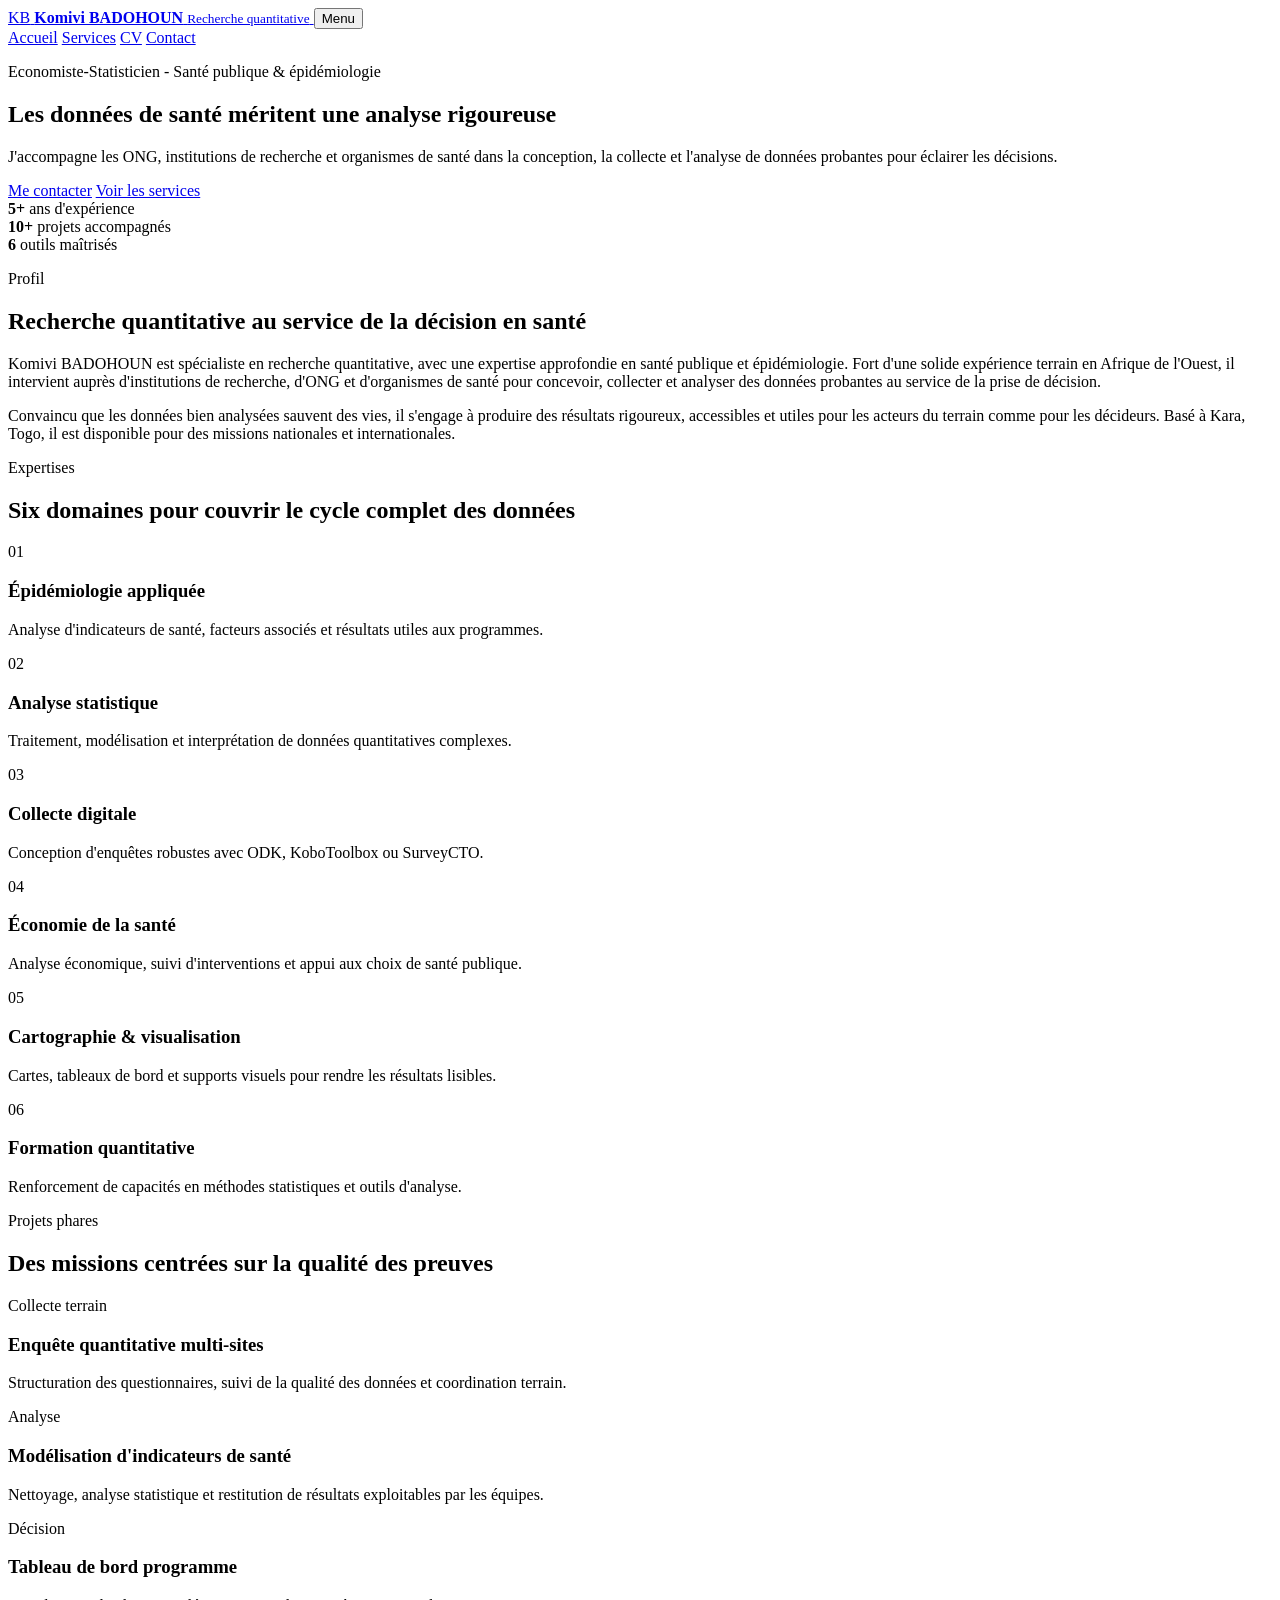
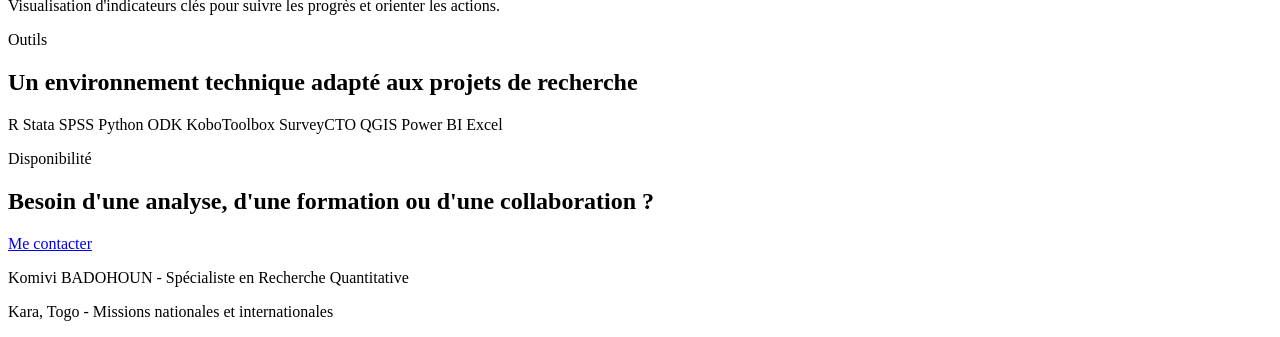
==== index.html @ 81df45e7 "Add files via upload" ====
<!doctype html>
<html lang="fr">
  <head>
    <meta charset="utf-8">
    <meta name="viewport" content="width=device-width, initial-scale=1">
    <title>Komivi BADOHOUN - Economiste-Statisticien</title>
    <meta name="description" content="Komivi BADOHOUN, spécialiste en recherche quantitative, santé publique et épidémiologie basé à Kara, Togo.">
    <link rel="stylesheet" href="assets/styles.css">
  </head>
  <body>
    <header class="site-header">
      <a class="brand" href="index.html" aria-label="Accueil Komivi BADOHOUN">
        <span class="brand-mark">KB</span>
        <span>
          <strong>Komivi BADOHOUN</strong>
          <small>Recherche quantitative</small>
        </span>
      </a>
      <button class="nav-toggle" type="button" aria-expanded="false" aria-controls="main-nav">
        <span class="nav-toggle-line"></span>
        <span class="nav-toggle-line"></span>
        <span class="nav-toggle-line"></span>
        <span class="sr-only">Menu</span>
      </button>
      <nav class="main-nav" id="main-nav" aria-label="Navigation principale">
        <a href="index.html" aria-current="page">Accueil</a>
        <a href="services.html">Services</a>
        <a href="cv.html">CV</a>
        <a href="contact.html">Contact</a>
      </nav>
    </header>

    <main>
      <section class="hero">
        <div class="hero-inner">
          <p class="eyebrow">Economiste-Statisticien - Santé publique & épidémiologie</p>
          <h1>Les données de santé méritent une analyse rigoureuse</h1>
          <p class="hero-copy">
            J'accompagne les ONG, institutions de recherche et organismes de santé dans la conception,
            la collecte et l'analyse de données probantes pour éclairer les décisions.
          </p>
          <div class="hero-actions">
            <a class="button button-primary" href="contact.html">Me contacter</a>
            <a class="button button-secondary" href="services.html">Voir les services</a>
          </div>
        </div>
      </section>

      <section class="stats-band" aria-label="Chiffres clés">
        <div class="stat">
          <strong>5+</strong>
          <span>ans d'expérience</span>
        </div>
        <div class="stat">
          <strong>10+</strong>
          <span>projets accompagnés</span>
        </div>
        <div class="stat">
          <strong>6</strong>
          <span>outils maîtrisés</span>
        </div>
      </section>

      <section class="section about-section">
        <div class="section-heading">
          <p class="eyebrow">Profil</p>
          <h2>Recherche quantitative au service de la décision en santé</h2>
        </div>
        <div class="text-columns">
          <p>
            Komivi BADOHOUN est spécialiste en recherche quantitative, avec une expertise approfondie
            en santé publique et épidémiologie. Fort d'une solide expérience terrain en Afrique de
            l'Ouest, il intervient auprès d'institutions de recherche, d'ONG et d'organismes de santé
            pour concevoir, collecter et analyser des données probantes au service de la prise de décision.
          </p>
          <p>
            Convaincu que les données bien analysées sauvent des vies, il s'engage à produire des
            résultats rigoureux, accessibles et utiles pour les acteurs du terrain comme pour les décideurs.
            Basé à Kara, Togo, il est disponible pour des missions nationales et internationales.
          </p>
        </div>
      </section>

      <section class="section section-muted">
        <div class="section-heading">
          <p class="eyebrow">Expertises</p>
          <h2>Six domaines pour couvrir le cycle complet des données</h2>
        </div>
        <div class="expertise-grid">
          <article class="feature-card">
            <span class="feature-number">01</span>
            <h3>Épidémiologie appliquée</h3>
            <p>Analyse d'indicateurs de santé, facteurs associés et résultats utiles aux programmes.</p>
          </article>
          <article class="feature-card">
            <span class="feature-number">02</span>
            <h3>Analyse statistique</h3>
            <p>Traitement, modélisation et interprétation de données quantitatives complexes.</p>
          </article>
          <article class="feature-card">
            <span class="feature-number">03</span>
            <h3>Collecte digitale</h3>
            <p>Conception d'enquêtes robustes avec ODK, KoboToolbox ou SurveyCTO.</p>
          </article>
          <article class="feature-card">
            <span class="feature-number">04</span>
            <h3>Économie de la santé</h3>
            <p>Analyse économique, suivi d'interventions et appui aux choix de santé publique.</p>
          </article>
          <article class="feature-card">
            <span class="feature-number">05</span>
            <h3>Cartographie & visualisation</h3>
            <p>Cartes, tableaux de bord et supports visuels pour rendre les résultats lisibles.</p>
          </article>
          <article class="feature-card">
            <span class="feature-number">06</span>
            <h3>Formation quantitative</h3>
            <p>Renforcement de capacités en méthodes statistiques et outils d'analyse.</p>
          </article>
        </div>
      </section>

      <section class="section">
        <div class="section-heading">
          <p class="eyebrow">Projets phares</p>
          <h2>Des missions centrées sur la qualité des preuves</h2>
        </div>
        <div class="project-grid">
          <article class="project-card">
            <p class="project-tag">Collecte terrain</p>
            <h3>Enquête quantitative multi-sites</h3>
            <p>Structuration des questionnaires, suivi de la qualité des données et coordination terrain.</p>
          </article>
          <article class="project-card">
            <p class="project-tag">Analyse</p>
            <h3>Modélisation d'indicateurs de santé</h3>
            <p>Nettoyage, analyse statistique et restitution de résultats exploitables par les équipes.</p>
          </article>
          <article class="project-card">
            <p class="project-tag">Décision</p>
            <h3>Tableau de bord programme</h3>
            <p>Visualisation d'indicateurs clés pour suivre les progrès et orienter les actions.</p>
          </article>
        </div>
      </section>

      <section class="section tools-section">
        <div class="section-heading">
          <p class="eyebrow">Outils</p>
          <h2>Un environnement technique adapté aux projets de recherche</h2>
        </div>
        <div class="tool-list" aria-label="Outils maîtrisés">
          <span>R</span>
          <span>Stata</span>
          <span>SPSS</span>
          <span>Python</span>
          <span>ODK</span>
          <span>KoboToolbox</span>
          <span>SurveyCTO</span>
          <span>QGIS</span>
          <span>Power BI</span>
          <span>Excel</span>
        </div>
      </section>

      <section class="cta-section">
        <div>
          <p class="eyebrow">Disponibilité</p>
          <h2>Besoin d'une analyse, d'une formation ou d'une collaboration&nbsp;?</h2>
        </div>
        <a class="button button-light" href="contact.html">Me contacter</a>
      </section>
    </main>

    <footer class="site-footer">
      <p>Komivi BADOHOUN - Spécialiste en Recherche Quantitative</p>
      <p>Kara, Togo - Missions nationales et internationales</p>
    </footer>

    <script src="assets/script.js"></script>
  </body>
</html>
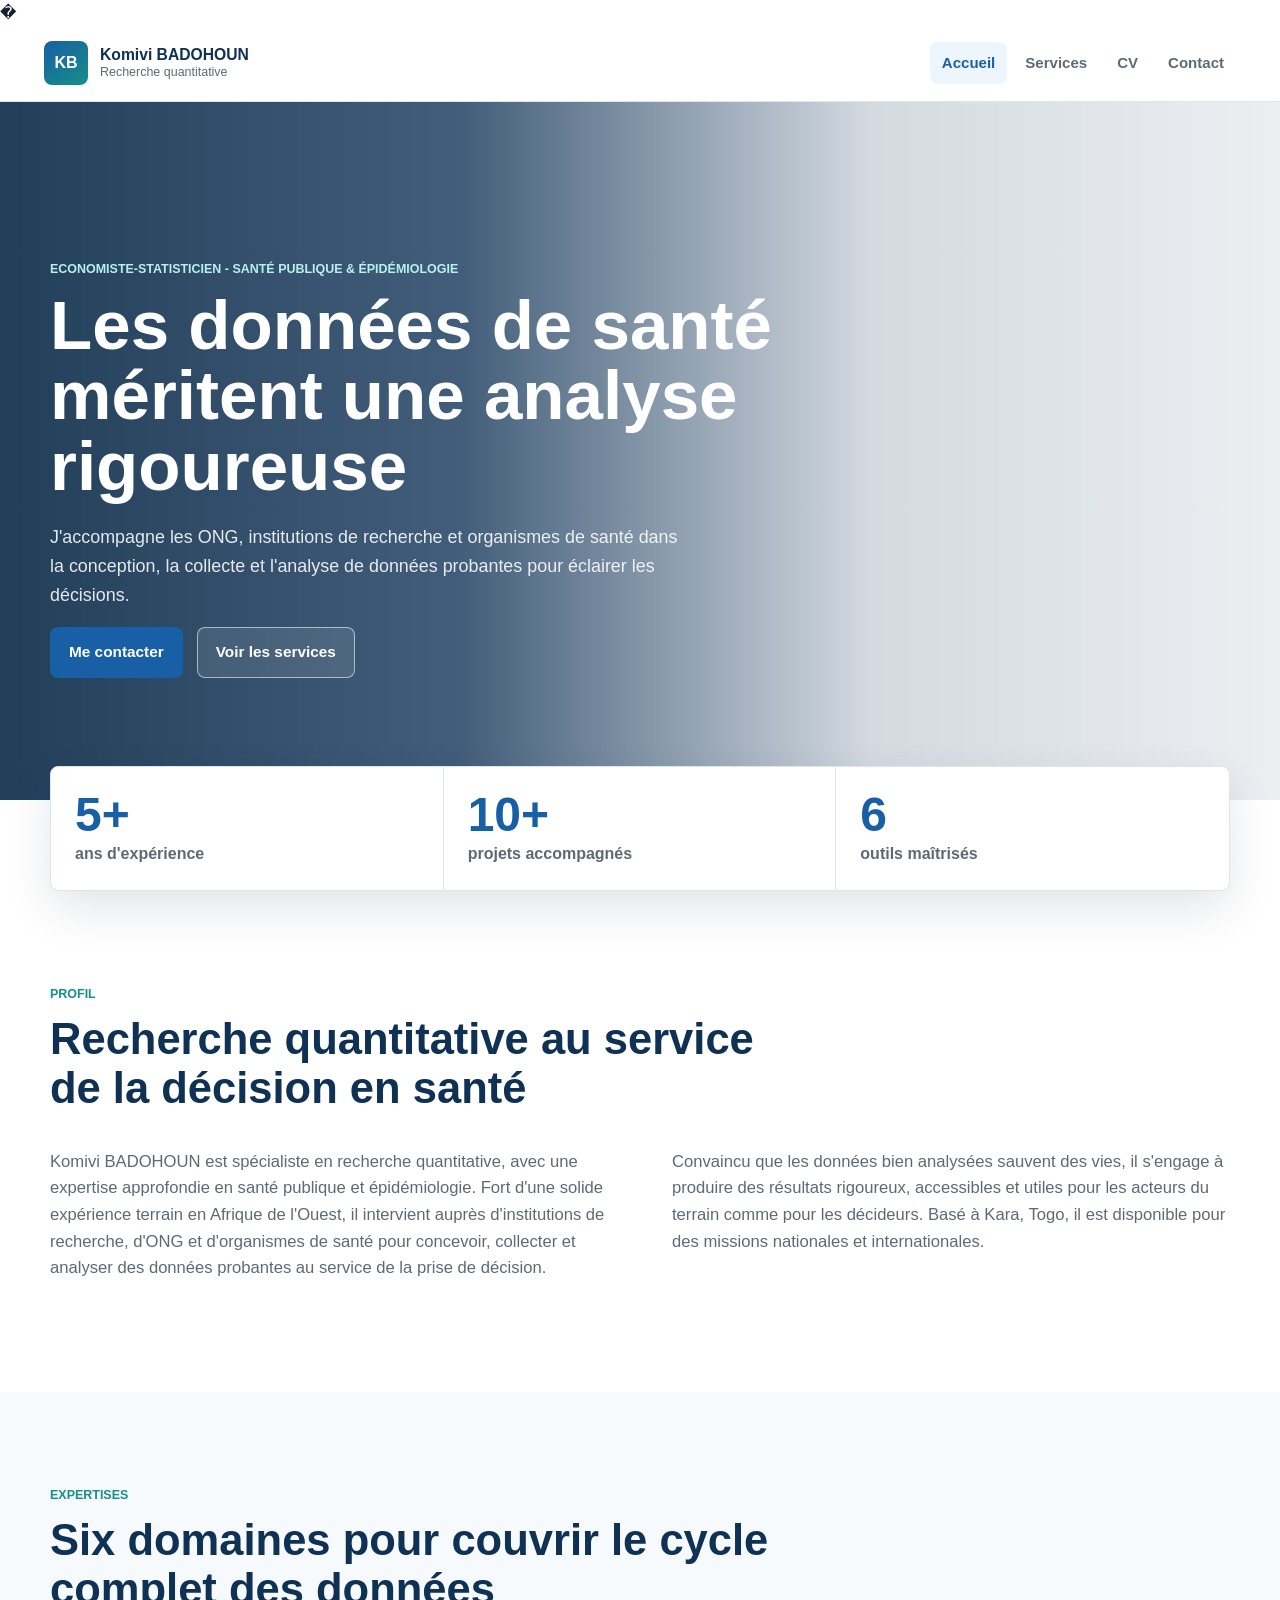
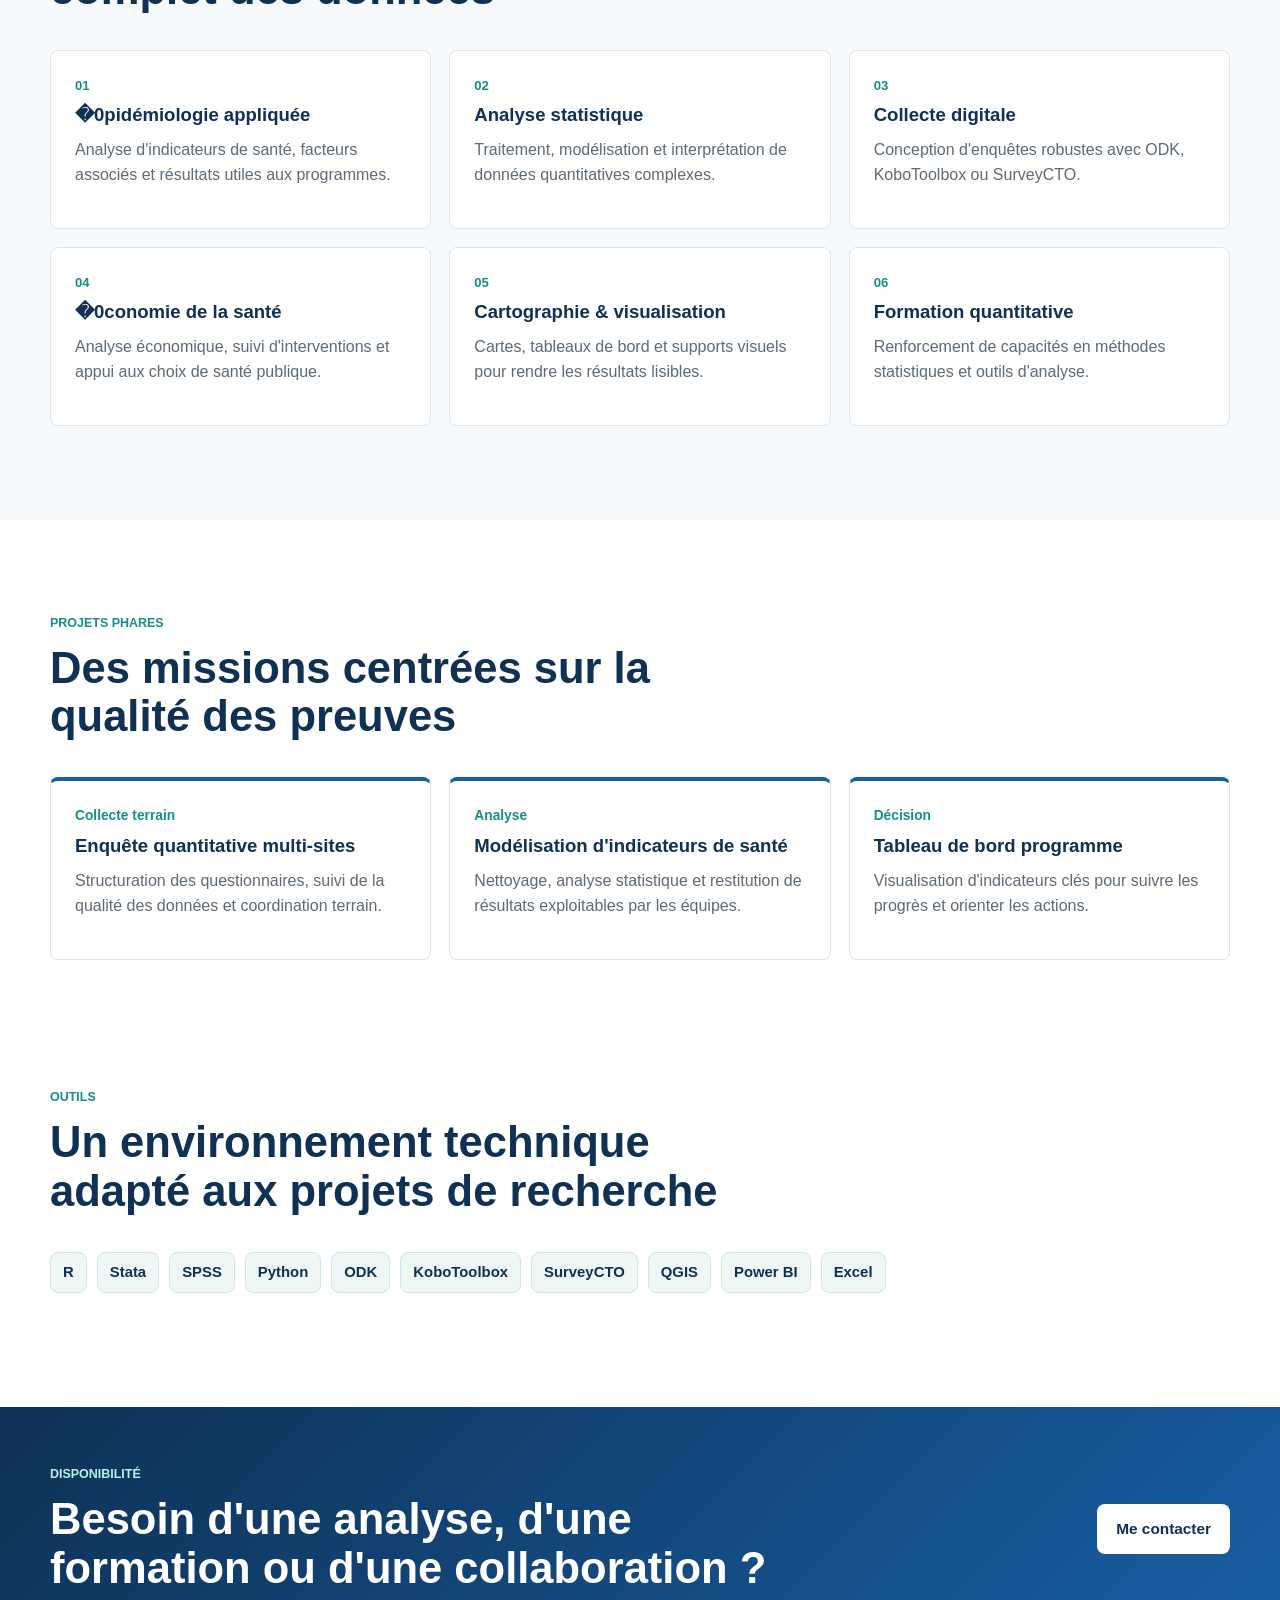
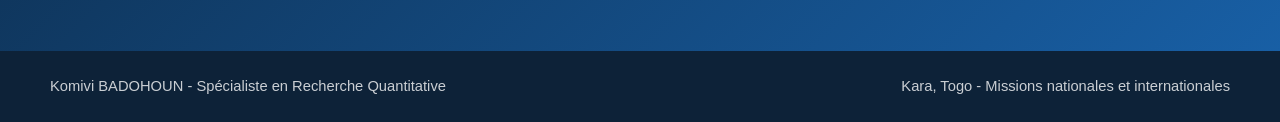
==== commit 0f68a52c: "Add files via upload" ====
--- a/index.html
+++ b/index.html
@@ -1,11 +1,788 @@
-<!doctype html>
+�<!doctype html>
 <html lang="fr">
   <head>
     <meta charset="utf-8">
     <meta name="viewport" content="width=device-width, initial-scale=1">
     <title>Komivi BADOHOUN - Economiste-Statisticien</title>
     <meta name="description" content="Komivi BADOHOUN, spécialiste en recherche quantitative, santé publique et épidémiologie basé à Kara, Togo.">
-    <link rel="stylesheet" href="assets/styles.css">
+    <style>
+:root {
+  --brand: #185fa5;
+  --brand-dark: #0e3154;
+  --teal: #168f88;
+  --ink: #14202b;
+  --muted: #5d6a76;
+  --line: #dce5ec;
+  --paper: #f7fafc;
+  --warm: #f4efe7;
+  --white: #ffffff;
+  --shadow: 0 18px 45px rgba(13, 48, 84, 0.12);
+  --max-width: 1180px;
+  --header-height: 76px;
+}
+
+* {
+  box-sizing: border-box;
+}
+
+html {
+  scroll-behavior: smooth;
+}
+
+body {
+  margin: 0;
+  color: var(--ink);
+  background: var(--white);
+  font-family: Inter, "Segoe UI", Roboto, Arial, sans-serif;
+  font-size: 16px;
+  line-height: 1.6;
+  letter-spacing: 0;
+}
+
+img,
+svg {
+  max-width: 100%;
+  display: block;
+}
+
+a {
+  color: inherit;
+  text-decoration: none;
+}
+
+p,
+h1,
+h2,
+h3 {
+  margin-top: 0;
+}
+
+p {
+  color: var(--muted);
+}
+
+.sr-only {
+  position: absolute;
+  width: 1px;
+  height: 1px;
+  padding: 0;
+  margin: -1px;
+  overflow: hidden;
+  clip: rect(0, 0, 0, 0);
+  white-space: nowrap;
+  border: 0;
+}
+
+.site-header {
+  min-height: var(--header-height);
+  padding: 14px clamp(18px, 4vw, 44px);
+  display: flex;
+  align-items: center;
+  justify-content: space-between;
+  gap: 22px;
+  position: sticky;
+  top: 0;
+  z-index: 20;
+  background: rgba(255, 255, 255, 0.94);
+  border-bottom: 1px solid rgba(220, 229, 236, 0.9);
+  backdrop-filter: blur(16px);
+}
+
+.brand {
+  display: inline-flex;
+  align-items: center;
+  gap: 12px;
+  min-width: 0;
+}
+
+.brand-mark {
+  width: 44px;
+  height: 44px;
+  flex: 0 0 44px;
+  border-radius: 8px;
+  display: grid;
+  place-items: center;
+  color: var(--white);
+  background: linear-gradient(145deg, var(--brand), var(--teal));
+  font-weight: 800;
+}
+
+.brand strong,
+.brand small {
+  display: block;
+  line-height: 1.2;
+}
+
+.brand strong {
+  color: var(--brand-dark);
+  font-size: 0.98rem;
+}
+
+.brand small {
+  color: var(--muted);
+  font-size: 0.78rem;
+}
+
+.main-nav {
+  display: flex;
+  align-items: center;
+  gap: 6px;
+}
+
+.main-nav a {
+  padding: 9px 12px;
+  border-radius: 8px;
+  color: var(--muted);
+  font-weight: 700;
+  font-size: 0.94rem;
+}
+
+.main-nav a:hover,
+.main-nav a:focus-visible,
+.main-nav a[aria-current="page"] {
+  color: var(--brand);
+  background: #edf6ff;
+}
+
+.nav-toggle {
+  width: 44px;
+  height: 44px;
+  border: 1px solid var(--line);
+  border-radius: 8px;
+  background: var(--white);
+  display: none;
+  place-items: center;
+  gap: 4px;
+  padding: 10px;
+}
+
+.nav-toggle-line {
+  display: block;
+  width: 20px;
+  height: 2px;
+  background: var(--brand-dark);
+  border-radius: 999px;
+}
+
+.hero {
+  min-height: calc(86svh - var(--header-height));
+  display: flex;
+  align-items: center;
+  background:
+    linear-gradient(90deg, rgba(10, 42, 72, 0.9) 0%, rgba(13, 48, 84, 0.78) 36%, rgba(13, 48, 84, 0.18) 68%, rgba(13, 48, 84, 0.08) 100%),
+    url("assets/health-data-hero.png") center / cover no-repeat;
+  color: var(--white);
+}
+
+.hero-inner {
+  width: min(var(--max-width), calc(100% - 36px));
+  margin: 0 auto;
+  padding: clamp(70px, 10vw, 126px) 0 clamp(54px, 7vw, 92px);
+}
+
+.hero h1 {
+  max-width: 760px;
+  margin-bottom: 22px;
+  font-size: clamp(2.2rem, 5.4vw, 4.8rem);
+  line-height: 1.02;
+  letter-spacing: 0;
+}
+
+.hero-copy {
+  max-width: 640px;
+  color: rgba(255, 255, 255, 0.88);
+  font-size: clamp(1.02rem, 1.4vw, 1.2rem);
+}
+
+.hero-actions,
+.cta-section,
+.quote-band {
+  display: flex;
+  align-items: center;
+  gap: 14px;
+  flex-wrap: wrap;
+}
+
+.button {
+  min-height: 46px;
+  display: inline-flex;
+  align-items: center;
+  justify-content: center;
+  gap: 8px;
+  padding: 12px 18px;
+  border: 1px solid transparent;
+  border-radius: 8px;
+  font-weight: 800;
+  font-size: 0.96rem;
+  cursor: pointer;
+  transition: transform 160ms ease, box-shadow 160ms ease, background 160ms ease;
+}
+
+.button:hover,
+.button:focus-visible {
+  transform: translateY(-1px);
+  box-shadow: var(--shadow);
+}
+
+.button-primary {
+  background: var(--brand);
+  color: var(--white);
+}
+
+.button-secondary {
+  color: var(--white);
+  border-color: rgba(255, 255, 255, 0.56);
+  background: rgba(255, 255, 255, 0.1);
+}
+
+.button-light {
+  color: var(--brand-dark);
+  background: var(--white);
+}
+
+.button.full {
+  width: 100%;
+}
+
+.eyebrow {
+  margin-bottom: 10px;
+  color: var(--teal);
+  font-size: 0.78rem;
+  font-weight: 850;
+  text-transform: uppercase;
+}
+
+.hero .eyebrow,
+.cta-section .eyebrow,
+.quote-band .eyebrow {
+  color: #b6f2ec;
+}
+
+.stats-band {
+  width: min(var(--max-width), calc(100% - 36px));
+  margin: -34px auto 0;
+  position: relative;
+  z-index: 2;
+  display: grid;
+  grid-template-columns: repeat(3, 1fr);
+  background: var(--white);
+  border: 1px solid var(--line);
+  border-radius: 8px;
+  box-shadow: var(--shadow);
+  overflow: hidden;
+}
+
+.stat {
+  padding: 24px;
+  display: grid;
+  gap: 2px;
+  border-right: 1px solid var(--line);
+}
+
+.stat:last-child {
+  border-right: 0;
+}
+
+.stat strong {
+  color: var(--brand);
+  font-size: clamp(2rem, 4vw, 3rem);
+  line-height: 1;
+}
+
+.stat span {
+  color: var(--muted);
+  font-weight: 700;
+}
+
+.section {
+  width: min(var(--max-width), calc(100% - 36px));
+  margin: 0 auto;
+  padding: clamp(58px, 8vw, 94px) 0;
+}
+
+.section-muted {
+  width: 100%;
+  max-width: none;
+  padding-left: max(18px, calc((100% - var(--max-width)) / 2));
+  padding-right: max(18px, calc((100% - var(--max-width)) / 2));
+  background: var(--paper);
+}
+
+.section-heading {
+  max-width: 720px;
+  margin-bottom: 30px;
+}
+
+.section-heading h2,
+.page-hero h1,
+.cta-section h2,
+.quote-band h2 {
+  color: var(--brand-dark);
+  font-size: clamp(1.85rem, 3.4vw, 3rem);
+  line-height: 1.12;
+  letter-spacing: 0;
+}
+
+.text-columns {
+  display: grid;
+  grid-template-columns: repeat(2, minmax(0, 1fr));
+  gap: clamp(24px, 5vw, 72px);
+}
+
+.text-columns p {
+  font-size: 1.04rem;
+}
+
+.expertise-grid,
+.project-grid {
+  display: grid;
+  grid-template-columns: repeat(3, minmax(0, 1fr));
+  gap: 18px;
+}
+
+.feature-card,
+.project-card,
+.sidebar-panel,
+.contact-form,
+.contact-note {
+  background: var(--white);
+  border: 1px solid var(--line);
+  border-radius: 8px;
+}
+
+.feature-card,
+.project-card,
+.sidebar-panel {
+  padding: 24px;
+}
+
+.feature-number,
+.service-index {
+  color: var(--teal);
+  font-weight: 900;
+  font-size: 0.82rem;
+}
+
+.feature-card h3,
+.project-card h3,
+.service-card h2,
+.timeline-item h2,
+.sidebar-panel h2,
+.contact-intro h2 {
+  color: var(--brand-dark);
+  line-height: 1.22;
+  letter-spacing: 0;
+}
+
+.feature-card h3,
+.project-card h3 {
+  margin: 8px 0 10px;
+  font-size: 1.16rem;
+}
+
+.project-card {
+  border-top: 4px solid var(--brand);
+}
+
+.project-tag {
+  margin-bottom: 8px;
+  color: var(--teal);
+  font-weight: 800;
+  font-size: 0.86rem;
+}
+
+.tools-section {
+  padding-top: 34px;
+}
+
+.tool-list {
+  display: flex;
+  flex-wrap: wrap;
+  gap: 10px;
+}
+
+.tool-list span {
+  display: inline-flex;
+  align-items: center;
+  min-height: 38px;
+  padding: 8px 12px;
+  border-radius: 8px;
+  color: var(--brand-dark);
+  background: #eef7f6;
+  border: 1px solid #cce8e5;
+  font-weight: 800;
+  font-size: 0.93rem;
+}
+
+.tool-list.compact span {
+  min-height: 34px;
+  font-size: 0.88rem;
+}
+
+.cta-section,
+.quote-band {
+  margin-top: 20px;
+  padding: clamp(34px, 6vw, 58px) max(18px, calc((100% - var(--max-width)) / 2));
+  justify-content: space-between;
+  background: linear-gradient(135deg, var(--brand-dark), var(--brand));
+  color: var(--white);
+}
+
+.cta-section h2,
+.quote-band h2 {
+  max-width: 780px;
+  margin-bottom: 0;
+  color: var(--white);
+}
+
+.quote-band p {
+  max-width: 700px;
+  color: rgba(255, 255, 255, 0.86);
+}
+
+.page-hero {
+  padding: clamp(58px, 9vw, 96px) max(18px, calc((100% - var(--max-width)) / 2));
+  background:
+    linear-gradient(120deg, rgba(24, 95, 165, 0.11), rgba(22, 143, 136, 0.08)),
+    var(--paper);
+  border-bottom: 1px solid var(--line);
+}
+
+.page-hero p {
+  max-width: 760px;
+  font-size: 1.08rem;
+}
+
+.service-list {
+  display: grid;
+  gap: 18px;
+}
+
+.service-card {
+  display: grid;
+  grid-template-columns: 58px minmax(0, 1fr);
+  gap: 18px;
+  padding: 28px;
+  border: 1px solid var(--line);
+  border-radius: 8px;
+  background: var(--white);
+  box-shadow: 0 10px 28px rgba(13, 48, 84, 0.06);
+}
+
+.service-card h2 {
+  margin-bottom: 8px;
+  font-size: clamp(1.28rem, 2vw, 1.7rem);
+}
+
+.check-list {
+  margin: 16px 0 0;
+  padding: 0;
+  display: flex;
+  flex-wrap: wrap;
+  gap: 8px;
+  list-style: none;
+}
+
+.check-list li {
+  padding: 7px 10px;
+  border-radius: 8px;
+  color: var(--brand-dark);
+  background: var(--warm);
+  font-weight: 800;
+  font-size: 0.88rem;
+}
+
+.cv-layout {
+  display: grid;
+  grid-template-columns: minmax(0, 1fr) 340px;
+  gap: 34px;
+  align-items: start;
+}
+
+.timeline {
+  position: relative;
+  display: grid;
+  gap: 24px;
+}
+
+.timeline::before {
+  content: "";
+  position: absolute;
+  left: 13px;
+  top: 8px;
+  bottom: 8px;
+  width: 2px;
+  background: var(--line);
+}
+
+.timeline-item {
+  display: grid;
+  grid-template-columns: 28px minmax(0, 1fr);
+  gap: 18px;
+}
+
+.timeline-marker {
+  width: 28px;
+  height: 28px;
+  position: relative;
+  z-index: 1;
+  border: 6px solid #e9f5f4;
+  border-radius: 50%;
+  background: var(--teal);
+}
+
+.timeline-item h2 {
+  margin-bottom: 8px;
+  font-size: clamp(1.24rem, 2vw, 1.7rem);
+}
+
+.cv-sidebar {
+  display: grid;
+  gap: 16px;
+  position: sticky;
+  top: calc(var(--header-height) + 18px);
+}
+
+.sidebar-panel h2 {
+  margin-bottom: 14px;
+  font-size: 1.2rem;
+}
+
+.plain-list {
+  margin: 0;
+  padding: 0;
+  list-style: none;
+  display: grid;
+  gap: 12px;
+}
+
+.plain-list li {
+  display: flex;
+  justify-content: space-between;
+  gap: 12px;
+  padding-bottom: 12px;
+  border-bottom: 1px solid var(--line);
+}
+
+.plain-list li:last-child {
+  padding-bottom: 0;
+  border-bottom: 0;
+}
+
+.plain-list span {
+  color: var(--muted);
+}
+
+.contact-layout {
+  display: grid;
+  grid-template-columns: 0.82fr 1.18fr;
+  gap: clamp(28px, 5vw, 70px);
+  align-items: start;
+}
+
+.contact-intro h2 {
+  font-size: clamp(1.5rem, 2.6vw, 2.4rem);
+}
+
+.contact-note {
+  margin-top: 24px;
+  padding: 18px;
+  display: grid;
+  gap: 4px;
+  background: #eef7f6;
+}
+
+.contact-note span {
+  color: var(--muted);
+}
+
+.contact-form {
+  padding: clamp(20px, 4vw, 32px);
+  box-shadow: var(--shadow);
+}
+
+.form-grid {
+  display: grid;
+  grid-template-columns: repeat(2, minmax(0, 1fr));
+  gap: 18px;
+}
+
+label {
+  display: grid;
+  gap: 8px;
+  margin-bottom: 18px;
+  color: var(--brand-dark);
+  font-weight: 800;
+}
+
+input,
+select,
+textarea {
+  width: 100%;
+  min-height: 46px;
+  padding: 11px 12px;
+  border: 1px solid #cdd9e3;
+  border-radius: 8px;
+  color: var(--ink);
+  background: var(--white);
+  font: inherit;
+}
+
+textarea {
+  resize: vertical;
+}
+
+input:focus,
+select:focus,
+textarea:focus {
+  outline: 3px solid rgba(24, 95, 165, 0.18);
+  border-color: var(--brand);
+}
+
+.form-status {
+  min-height: 26px;
+  margin: 14px 0 0;
+  color: var(--brand);
+  font-weight: 800;
+}
+
+.site-footer {
+  padding: 24px max(18px, calc((100% - var(--max-width)) / 2));
+  display: flex;
+  justify-content: space-between;
+  gap: 18px;
+  flex-wrap: wrap;
+  background: #0d2238;
+  color: var(--white);
+}
+
+.site-footer p {
+  margin: 0;
+  color: rgba(255, 255, 255, 0.78);
+  font-size: 0.92rem;
+}
+
+@media (max-width: 900px) {
+  .nav-toggle {
+    display: grid;
+  }
+
+  .main-nav {
+    position: absolute;
+    left: 18px;
+    right: 18px;
+    top: calc(100% + 8px);
+    padding: 10px;
+    display: none;
+    flex-direction: column;
+    align-items: stretch;
+    background: var(--white);
+    border: 1px solid var(--line);
+    border-radius: 8px;
+    box-shadow: var(--shadow);
+  }
+
+  .main-nav.is-open {
+    display: flex;
+  }
+
+  .main-nav a {
+    padding: 12px;
+  }
+
+  .hero {
+    min-height: calc(78svh - var(--header-height));
+    background:
+      linear-gradient(90deg, rgba(10, 42, 72, 0.94), rgba(13, 48, 84, 0.74)),
+      url("assets/health-data-hero.png") center / cover no-repeat;
+  }
+
+  .stats-band,
+  .expertise-grid,
+  .project-grid,
+  .text-columns,
+  .cv-layout,
+  .contact-layout {
+    grid-template-columns: 1fr;
+  }
+
+  .stats-band {
+    margin-top: 0;
+    border-radius: 0;
+    width: 100%;
+    box-shadow: none;
+  }
+
+  .stat {
+    border-right: 0;
+    border-bottom: 1px solid var(--line);
+  }
+
+  .stat:last-child {
+    border-bottom: 0;
+  }
+
+  .cv-sidebar {
+    position: static;
+  }
+}
+
+@media (max-width: 640px) {
+  :root {
+    --header-height: 70px;
+  }
+
+  .site-header {
+    padding: 12px 16px;
+  }
+
+  .brand strong {
+    font-size: 0.88rem;
+  }
+
+  .brand small {
+    font-size: 0.72rem;
+  }
+
+  .hero-inner,
+  .section {
+    width: min(100% - 28px, var(--max-width));
+  }
+
+  .hero {
+    min-height: 70svh;
+  }
+
+  .hero-actions,
+  .cta-section,
+  .quote-band {
+    align-items: stretch;
+  }
+
+  .button,
+  .hero-actions .button,
+  .cta-section .button,
+  .quote-band .button {
+    width: 100%;
+  }
+
+  .service-card {
+    grid-template-columns: 1fr;
+    padding: 22px;
+  }
+
+  .form-grid {
+    grid-template-columns: 1fr;
+    gap: 0;
+  }
+
+  .plain-list li {
+    display: grid;
+  }
+}
+
+    </style>
+    <link rel="stylesheet" href="./assets/styles.css">
   </head>
   <body>
     <header class="site-header">
@@ -89,7 +866,7 @@
         <div class="expertise-grid">
           <article class="feature-card">
             <span class="feature-number">01</span>
-            <h3>Épidémiologie appliquée</h3>
+            <h3>�0pidémiologie appliquée</h3>
             <p>Analyse d'indicateurs de santé, facteurs associés et résultats utiles aux programmes.</p>
           </article>
           <article class="feature-card">
@@ -104,7 +881,7 @@
           </article>
           <article class="feature-card">
             <span class="feature-number">04</span>
-            <h3>Économie de la santé</h3>
+            <h3>�0conomie de la santé</h3>
             <p>Analyse économique, suivi d'interventions et appui aux choix de santé publique.</p>
           </article>
           <article class="feature-card">
@@ -177,6 +954,36 @@
       <p>Kara, Togo - Missions nationales et internationales</p>
     </footer>
 
-    <script src="assets/script.js"></script>
+    <script>
+const toggle = document.querySelector(".nav-toggle");
+const nav = document.querySelector(".main-nav");
+
+if (toggle && nav) {
+  toggle.addEventListener("click", () => {
+    const isOpen = nav.classList.toggle("is-open");
+    toggle.setAttribute("aria-expanded", String(isOpen));
+  });
+}
+
+const form = document.querySelector("#contact-form");
+const statusMessage = document.querySelector("#form-status");
+
+if (form && statusMessage) {
+  form.addEventListener("submit", (event) => {
+    event.preventDefault();
+
+    if (!form.checkValidity()) {
+      form.reportValidity();
+      return;
+    }
+
+    statusMessage.textContent =
+      "Merci, votre demande est prête. Le formulaire pourra être relié à votre adresse email lors de la mise en ligne.";
+    form.reset();
+  });
+}
+
+    </script>
   </body>
 </html>
+
